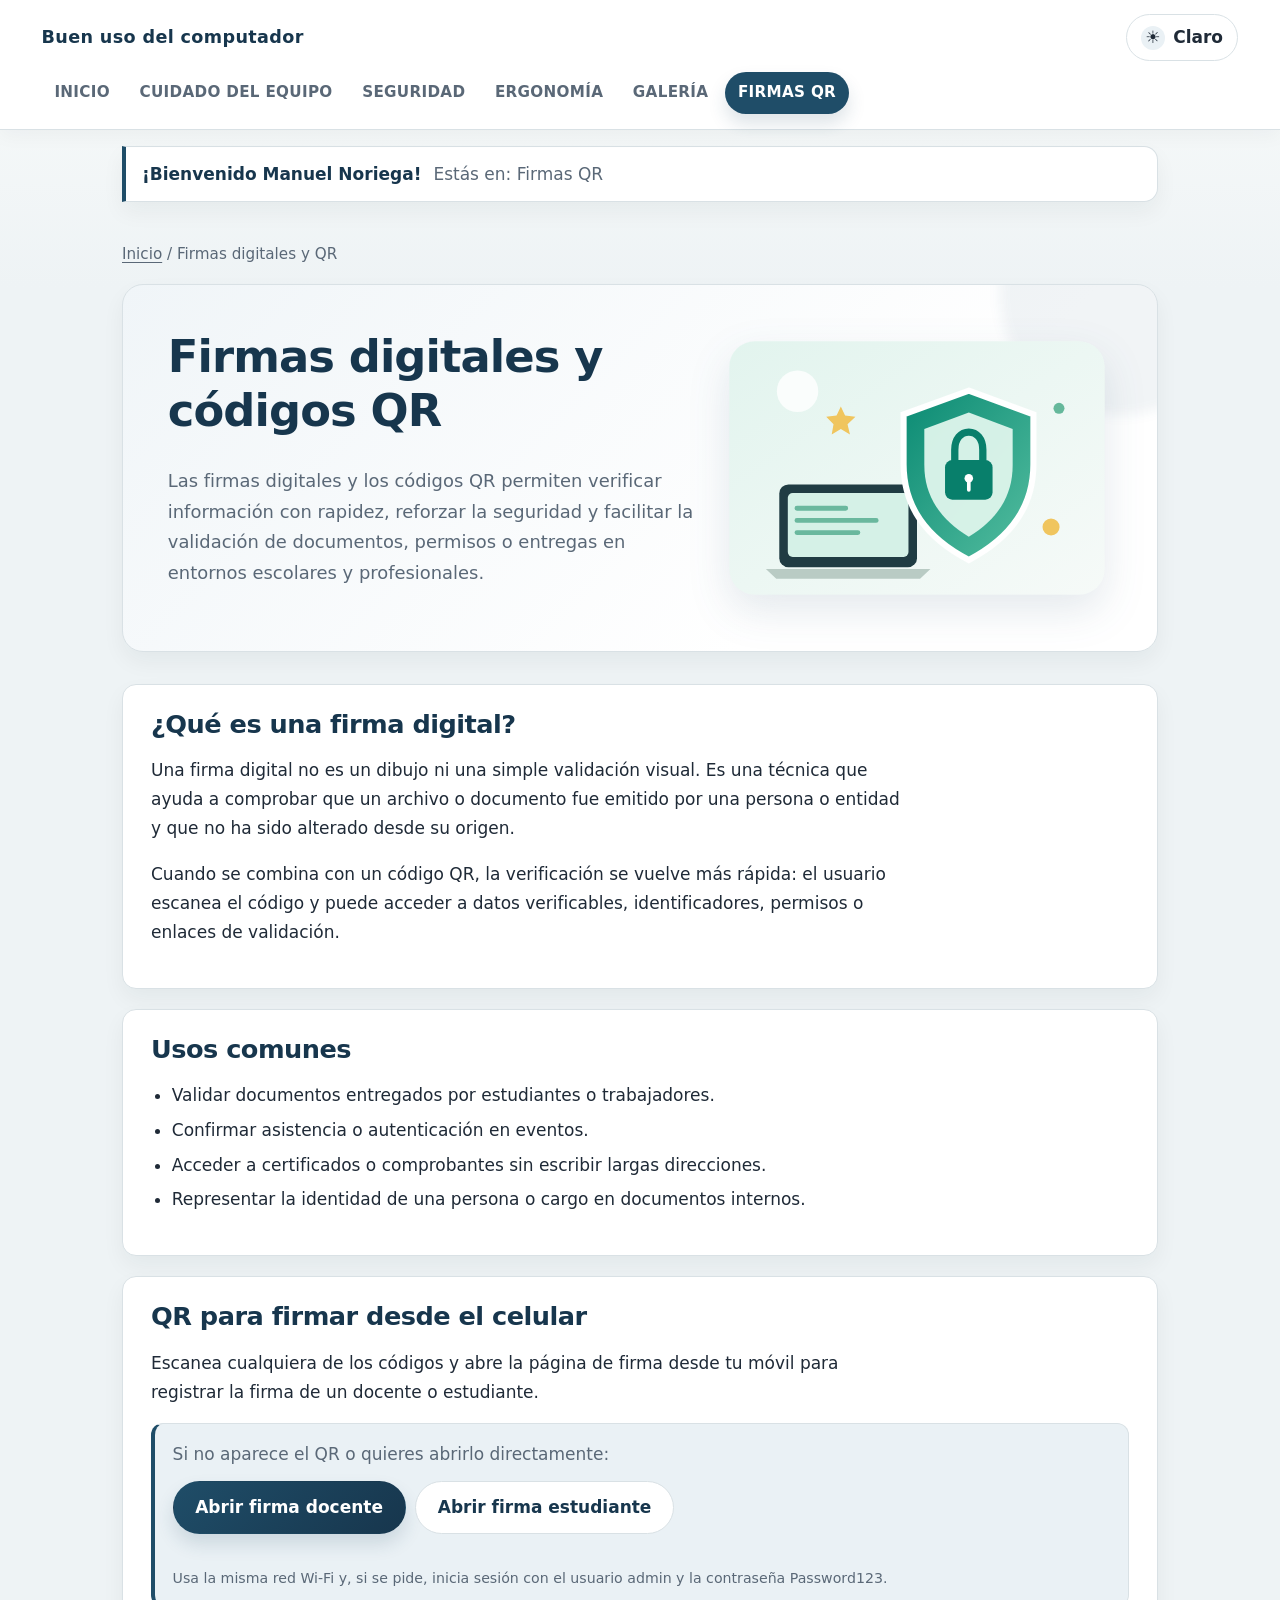
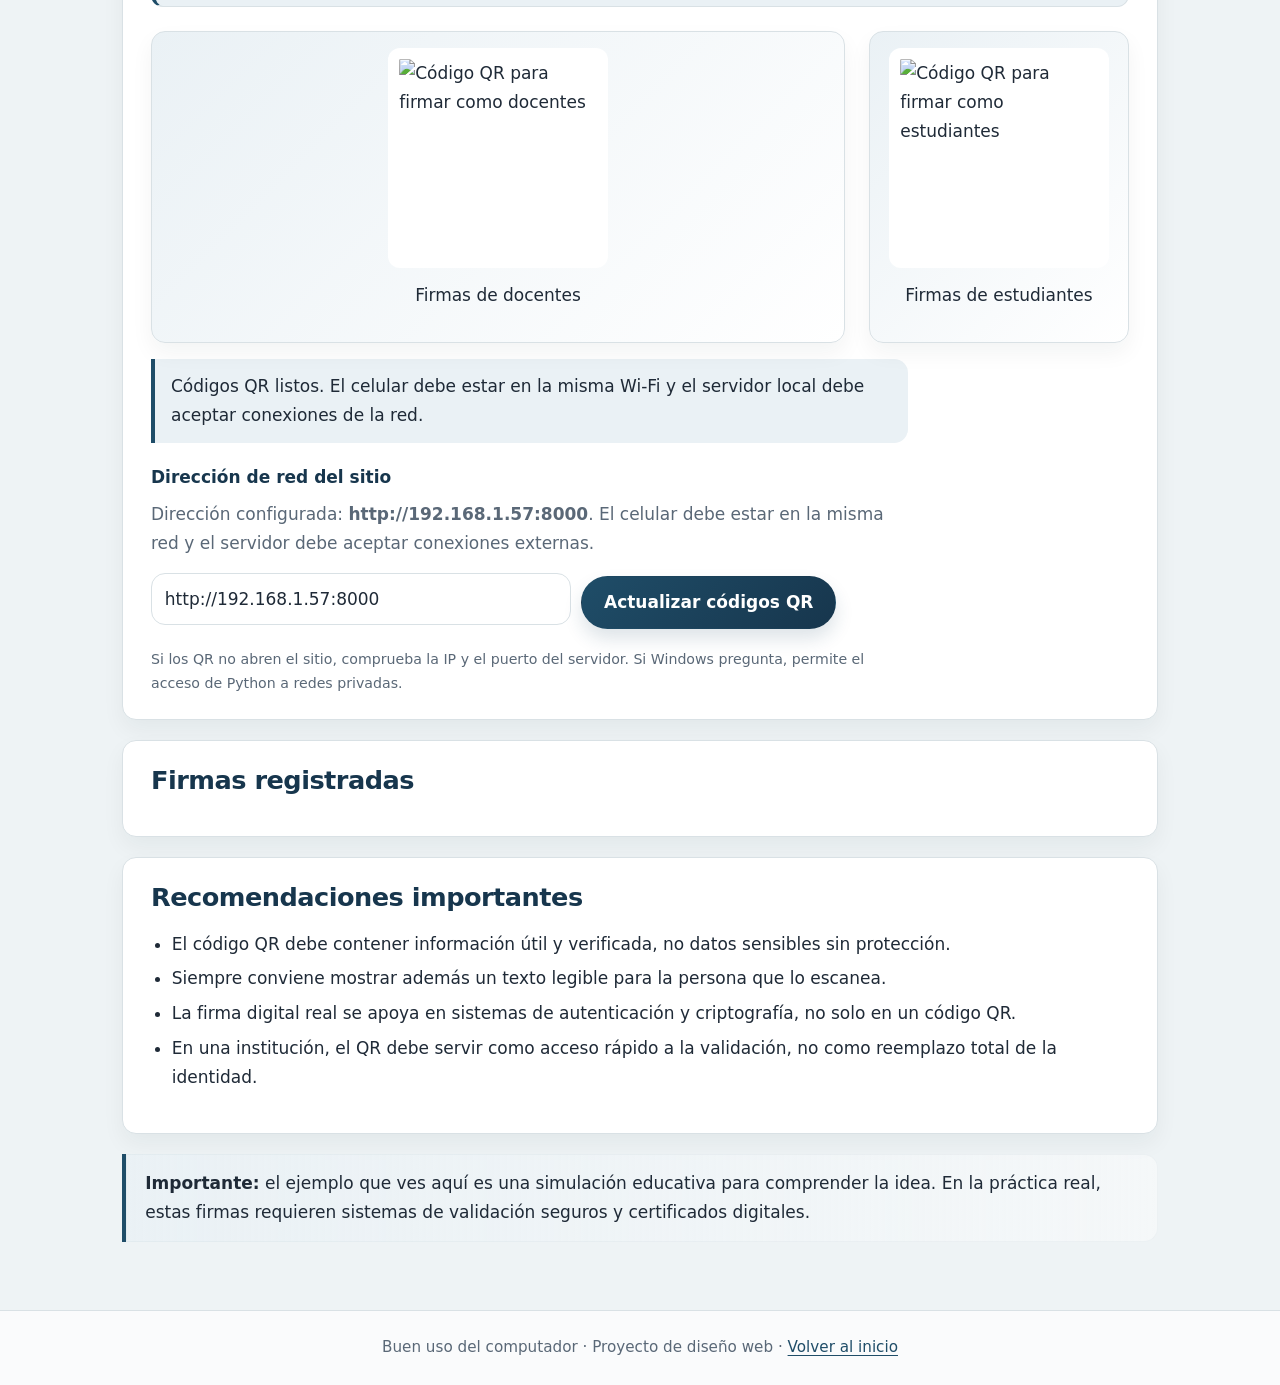
==== firmas.html @ 129baf20 "Publicar sitio Buen uso del computador" ====
<!DOCTYPE html>
<html lang="es">
<head>
  <meta charset="UTF-8">
  <meta name="viewport" content="width=device-width, initial-scale=1">
  <title>Firmas digitales y QR · Buen uso del computador</title>
  <link rel="stylesheet" href="css/estilos.css">
</head>
<body>

  <header class="cabecera">
    <a class="logo" href="index.html">Buen uso del computador</a>
    <div class="cabecera-acciones">
      <button class="tema-toggle" type="button" aria-label="Cambiar tema" aria-pressed="false">
        <span class="tema-toggle-icon" aria-hidden="true">☀️</span>
        <span class="tema-toggle-text">Claro</span>
      </button>
      <button class="menu-boton" type="button" aria-expanded="false" aria-controls="menu">Menú</button>
    </div>
    <nav id="menu" class="menu" aria-label="Principal">
      <a href="index.html">Inicio</a>
      <a href="cuidado.html">Cuidado del equipo</a>
      <a href="seguridad.html">Seguridad</a>
      <a href="ergonomia.html">Ergonomía</a>
      <a href="galeria.html">Galería</a>
      <a href="firmas.html" class="activo" aria-current="page">Firmas QR</a>
    </nav>
  </header>

  <a class="saltar-contenido" href="#contenido">Saltar al contenido</a>
  <main class="contenido" id="contenido">
    <p class="migas"><a href="index.html">Inicio</a> / Firmas digitales y QR</p>

    <section class="portada">
      <div class="portada-texto">
        <h1>Firmas digitales y códigos QR</h1>
        <p>Las firmas digitales y los códigos QR permiten verificar información con rapidez, reforzar la seguridad y facilitar la validación de documentos, permisos o entregas en entornos escolares y profesionales.</p>
      </div>
      <figure class="portada-visual">
        <img src="imagenes/seguridad.svg" alt="Escudo y código QR representando seguridad digital">
      </figure>
    </section>

    <section class="bloque" aria-labelledby="concepto">
      <h2 id="concepto">¿Qué es una firma digital?</h2>
      <p>Una firma digital no es un dibujo ni una simple validación visual. Es una técnica que ayuda a comprobar que un archivo o documento fue emitido por una persona o entidad y que no ha sido alterado desde su origen.</p>
      <p>Cuando se combina con un código QR, la verificación se vuelve más rápida: el usuario escanea el código y puede acceder a datos verificables, identificadores, permisos o enlaces de validación.</p>
    </section>

    <section class="bloque" aria-labelledby="uso">
      <h2 id="uso">Usos comunes</h2>
      <ul>
        <li>Validar documentos entregados por estudiantes o trabajadores.</li>
        <li>Confirmar asistencia o autenticación en eventos.</li>
        <li>Acceder a certificados o comprobantes sin escribir largas direcciones.</li>
        <li>Representar la identidad de una persona o cargo en documentos internos.</li>
      </ul>
    </section>

    <section class="bloque" aria-labelledby="demo-qr">
      <h2 id="demo-qr">QR para firmar desde el celular</h2>
      <p>Escanea cualquiera de los códigos y abre la página de firma desde tu móvil para registrar la firma de un docente o estudiante.</p>

      <div class="qr-atajo">
        <p>Si no aparece el QR o quieres abrirlo directamente:</p>
        <div class="controles">
          <a class="boton" href="http://192.168.1.57:8000/firma-movil.html?tipo=docentes" target="_blank" rel="noopener">Abrir firma docente</a>
          <a class="boton-sec" href="http://192.168.1.57:8000/firma-movil.html?tipo=estudiantes" target="_blank" rel="noopener">Abrir firma estudiante</a>
        </div>
        <small>Usa la misma red Wi‑Fi y, si se pide, inicia sesión con el usuario admin y la contraseña Password123.</small>
      </div>

      <div class="qr-grid">
        <div class="qr-card">
          <img class="qr-imagen" data-qr="docentes" alt="Código QR para firmar como docente" />
          <p>Firmas de docentes</p>
        </div>
        <div class="qr-card">
          <img class="qr-imagen" data-qr="estudiantes" alt="Código QR para firmar como estudiante" />
          <p>Firmas de estudiantes</p>
        </div>
      </div>
      <p class="qr-estado" id="qr-estado" role="status" aria-live="polite">Preparando códigos QR…</p>
      <div class="qr-configuracion">
        <label for="qr-direccion">Dirección de red del sitio</label>
        <p>Dirección configurada: <strong>http://192.168.1.57:8000</strong>. El celular debe estar en la misma red y el servidor debe aceptar conexiones externas.</p>
        <div class="qr-configuracion-fila">
          <input id="qr-direccion" class="campo" type="url" inputmode="url" placeholder="http://192.168.1.57:8000" value="http://192.168.1.57:8000" aria-describedby="qr-ayuda">
          <button id="actualizar-qr" class="boton" type="button">Actualizar códigos QR</button>
        </div>
        <small id="qr-ayuda">Si los QR no abren el sitio, comprueba la IP y el puerto del servidor. Si Windows pregunta, permite el acceso de Python a redes privadas.</small>
      </div>
    </section>

    <section class="bloque" aria-labelledby="firmas-guardadas">
      <h2 id="firmas-guardadas">Firmas registradas</h2>
      <div id="lista-firmas" class="lista-firmas"></div>
    </section>

    <section class="bloque" aria-labelledby="recomendaciones">
      <h2 id="recomendaciones">Recomendaciones importantes</h2>
      <ul>
        <li>El código QR debe contener información útil y verificada, no datos sensibles sin protección.</li>
        <li>Siempre conviene mostrar además un texto legible para la persona que lo escanea.</li>
        <li>La firma digital real se apoya en sistemas de autenticación y criptografía, no solo en un código QR.</li>
        <li>En una institución, el QR debe servir como acceso rápido a la validación, no como reemplazo total de la identidad.</li>
      </ul>
    </section>

    <div class="nota">
      <strong>Importante:</strong> el ejemplo que ves aquí es una simulación educativa para comprender la idea. En la práctica real, estas firmas requieren sistemas de validación seguros y certificados digitales.
    </div>

  </main>

  <footer class="pie">
    <p>Buen uso del computador · Proyecto de diseño web · <a href="index.html">Volver al inicio</a></p>
  </footer>

  <script src="js/script.js" defer></script>
</body>
</html>
---- css/estilos.css ----
:root {
  color-scheme: light;
  --fondo: #eef3f5;
  --superficie: #ffffff;
  --texto: #1f2a37;
  --texto-suave: #5a6877;
  --borde: #d9e1e5;
  --acento: #1f4d68;
  --acento-fuerte: #17364d;
  --acento-claro: #eaf1f5;
  --acento-oscuro: #0f2433;
  --success: #1d6f6d;
  --radio: 14px;
  --ancho: 1100px;
  --sombra: 0 10px 22px rgba(22, 35, 45, .05);
  --sombra-fuerte: 0 18px 32px rgba(22, 35, 45, .08);
}

body[data-theme="dark"] {
  color-scheme: dark;
  --fondo: #0f1720;
  --superficie: #13212b;
  --texto: #edf3f8;
  --texto-suave: #b2bec9;
  --borde: #243847;
  --acento: #9db9cc;
  --acento-fuerte: #dfeaf4;
  --acento-claro: rgba(157, 185, 204, .12);
  --acento-oscuro: #edf3f8;
  --success: #8ad8c4;
  --sombra: 0 14px 28px rgba(0, 0, 0, .26);
  --sombra-fuerte: 0 22px 38px rgba(0, 0, 0, .34);
}

*, *::before, *::after { box-sizing: border-box; }
html { scroll-behavior: smooth; }
body {
  min-width: 320px;
  margin: 0;
  background: linear-gradient(180deg, #f9fbfa 0%, var(--fondo) 18rem);
  color: var(--texto);
  font-family: "Segoe UI", system-ui, -apple-system, BlinkMacSystemFont, "Segoe UI", sans-serif;
  font-size: 1.0625rem;
  line-height: 1.7;
}
body[data-theme="dark"] {
  background: linear-gradient(180deg, #0a1019 0%, var(--fondo) 18rem);
}

h1, h2, h3 {
  margin: 0 0 .65em;
  color: var(--acento-fuerte);
  font-family: "Segoe UI", system-ui, sans-serif;
  letter-spacing: -.02em;
  line-height: 1.2;
  font-weight: 700;
}
h1 { font-size: clamp(2rem, 4vw, 2.8rem); }
h2 { font-size: clamp(1.5rem, 2vw, 1.9rem); }
h3 { font-size: 1.15rem; }
p { max-width: 70ch; margin: 0 0 1em; }
a { color: var(--acento); text-underline-offset: 3px; }
a:hover { color: var(--acento-fuerte); }
:focus-visible { outline: 3px solid var(--acento); outline-offset: 3px; }
img { max-width: 100%; height: auto; border-radius: var(--radio); }
button, input { font: inherit; }

.saltar-contenido {
  position: absolute;
  z-index: 20;
  top: .5rem;
  left: .5rem;
  padding: .65rem 1rem;
  transform: translateY(-160%);
  border-radius: var(--radio);
  background: var(--acento-fuerte);
  color: #fff;
}
.saltar-contenido:focus { transform: translateY(0); color: #fff; }

.cabecera {
  position: sticky;
  z-index: 10;
  top: 0;
  display: flex;
  flex-wrap: wrap;
  align-items: center;
  justify-content: space-between;
  gap: .7rem 1.5rem;
  padding: .9rem clamp(1rem, 4vw, 2.6rem);
  border-bottom: 1px solid var(--borde);
  background: rgba(255, 255, 255, .93);
  box-shadow: 0 6px 18px rgba(17, 24, 39, .04);
  backdrop-filter: blur(12px);
}
body[data-theme="dark"] .cabecera {
  background: rgba(19, 33, 43, .9);
}
.bienvenida {
  width: min(100%, var(--ancho));
  margin: 1rem auto 0;
  padding-inline: clamp(1rem, 4vw, 2rem);
}
.bienvenida p {
  display: flex;
  flex-wrap: wrap;
  gap: .25rem .75rem;
  align-items: center;
  max-width: none;
  margin: 0;
  padding: .8rem 1rem;
  border: 1px solid var(--borde);
  border-left: 4px solid var(--acento);
  border-radius: 0 var(--radio) var(--radio) 0;
  background: var(--superficie);
  box-shadow: var(--sombra);
}
.bienvenida strong { color: var(--acento-fuerte); }
.bienvenida span { color: var(--texto-suave); }
.cabecera-acciones {
  display: flex;
  align-items: center;
  gap: .75rem;
}
.logo {
  color: var(--acento-fuerte);
  font-family: "Segoe UI", system-ui, sans-serif;
  font-size: 1.1rem;
  font-weight: 800;
  text-decoration: none;
  letter-spacing: .02em;
}
.menu { display: flex; gap: .25rem; }
.menu a {
  padding: .5rem .8rem;
  border-radius: 999px;
  color: var(--texto-suave);
  font-size: .95rem;
  font-weight: 700;
  letter-spacing: .02em;
  text-decoration: none;
  text-transform: uppercase;
  transition: background-color .18s ease, color .18s ease, transform .18s ease;
}
.menu a:hover {
  background: var(--acento-claro);
  color: var(--texto);
}
.menu a.activo {
  background: var(--acento);
  color: #fff;
  box-shadow: 0 10px 18px rgba(31, 77, 104, .15);
}
.menu-boton, .tema-toggle {
  display: none;
  align-items: center;
  gap: .5rem;
  padding: .5rem .9rem;
  border: 1px solid var(--borde);
  border-radius: 999px;
  background: var(--superficie);
  color: var(--texto);
  cursor: pointer;
  transition: border-color .18s ease, transform .18s ease;
}
.menu-boton:hover, .tema-toggle:hover {
  border-color: var(--acento);
}
.cerrar-sesion-form { margin: 0; }
.cerrar-sesion {
  padding: .5rem .85rem;
  border: 1px solid var(--borde);
  border-radius: 999px;
  background: var(--superficie);
  color: var(--texto);
  font-weight: 700;
  cursor: pointer;
}
.cerrar-sesion:hover {
  border-color: var(--acento);
  background: var(--acento-claro);
}
.tema-toggle {
  display: inline-flex;
  font-weight: 700;
}
.tema-toggle .tema-toggle-icon {
  display: inline-flex;
  align-items: center;
  justify-content: center;
  width: 1.5rem;
  height: 1.5rem;
  border-radius: 50%;
  background: var(--acento-claro);
}

.contenido {
  width: min(100%, var(--ancho));
  min-height: calc(100vh - 150px);
  margin-inline: auto;
  padding: 2.5rem clamp(1rem, 4vw, 2rem) 3rem;
}
.portada {
  display: grid;
  grid-template-columns: minmax(0, 1.15fr) minmax(260px, .85fr);
  align-items: center;
  gap: 1.5rem;
  margin-bottom: 2rem;
  padding: clamp(1.5rem, 4vw, 2.8rem);
  border: 1px solid var(--borde);
  border-radius: calc(var(--radio) * 1.5);
  background: linear-gradient(135deg, #f0f5f8, #ffffff 70%);
  box-shadow: var(--sombra);
  position: relative;
  overflow: hidden;
}
body[data-theme="dark"] .portada {
  background: linear-gradient(135deg, rgba(157, 185, 204, .08), rgba(19, 33, 43, .96) 70%);
}
.portada::after {
  content: "";
  position: absolute;
  inset: -30% -8% auto auto;
  width: 240px;
  height: 240px;
  border-radius: 50%;
  background: rgba(31, 77, 104, .06);
  filter: blur(6px);
}
.portada p { color: var(--texto-suave); font-size: 1.12rem; }
.portada-visual { margin: 0; position: relative; z-index: 1; }
.portada-visual img {
  display: block;
  width: 100%;
  max-width: 390px;
  margin-inline: auto;
  filter: drop-shadow(0 16px 20px rgba(31, 77, 104, .12));
}

.destacados {
  margin: 0 0 2rem;
}
.mini-grid {
  display: grid;
  grid-template-columns: repeat(auto-fit, minmax(min(100%, 200px), 1fr));
  gap: 1rem;
}
.mini-card {
  display: flex;
  flex-direction: column;
  gap: .6rem;
  padding: 1.15rem 1rem 1.1rem;
  border: 1px solid var(--borde);
  border-left: 4px solid var(--acento);
  border-radius: var(--radio);
  background: var(--superficie);
  box-shadow: var(--sombra);
}
.badge {
  display: inline-flex;
  align-items: center;
  justify-content: center;
  width: 2rem;
  height: 2rem;
  border-radius: 50%;
  background: var(--acento-claro);
  color: var(--acento-fuerte);
  font-weight: 800;
}
.mini-card p { margin: 0; color: var(--texto-suave); }
.galeria-grid {
  display: grid;
  grid-template-columns: repeat(auto-fit, minmax(min(100%, 290px), 1fr));
  gap: 1.25rem;
}
.galeria-tarjeta {
  display: flex;
  flex-direction: column;
  min-width: 0;
  overflow: hidden;
  border: 1px solid var(--borde);
  border-radius: calc(var(--radio) * 1.2);
  background: var(--superficie);
  box-shadow: var(--sombra);
  transition: transform .2s ease, box-shadow .2s ease;
}
.galeria-tarjeta:hover {
  transform: translateY(-4px);
  box-shadow: var(--sombra-fuerte);
}
.galeria-tarjeta > img {
  display: block;
  width: 100%;
  aspect-ratio: 16 / 11;
  object-fit: cover;
  border-radius: 0;
  background: var(--acento-claro);
}
.galeria-texto {
  display: flex;
  flex: 1;
  flex-direction: column;
  align-items: flex-start;
  gap: .55rem;
  padding: 1.2rem;
}
.galeria-etiqueta {
  padding: .2rem .65rem;
  border-radius: 999px;
  background: var(--acento-claro);
  color: var(--acento-fuerte);
  font-size: .78rem;
  font-weight: 800;
  letter-spacing: .03em;
  text-transform: uppercase;
}
.galeria-texto h2 {
  margin: .15rem 0 0;
  font-size: 1.25rem;
}
.galeria-texto p {
  flex: 1;
  margin: 0;
  color: var(--texto-suave);
}
.galeria-texto a { font-weight: 700; }

.bloque {
  margin-bottom: 1.25rem;
  padding: 1.5rem 1.75rem;
  border: 1px solid var(--borde);
  border-radius: var(--radio);
  background: var(--superficie);
  box-shadow: var(--sombra);
}
.test-habitos-form {
  display: grid;
  gap: .7rem;
  margin-top: 1rem;
}
.test-option {
  display: flex;
  align-items: center;
  gap: .7rem;
  padding: .7rem .8rem;
  border: 1px solid var(--borde);
  border-radius: 12px;
  background: var(--fondo);
  color: var(--texto);
  cursor: pointer;
}
.test-option input {
  accent-color: var(--acento);
}
#resultado-habitos {
  margin: .8rem 0 0;
  color: var(--texto-suave);
  font-weight: 600;
}
.temporizador-grid {
  display: grid;
  grid-template-columns: repeat(auto-fit, minmax(min(100%, 240px), 1fr));
  gap: 1.25rem;
  margin-top: 1rem;
}
.temporizador-card {
  display: flex;
  flex-direction: column;
  gap: .7rem;
  padding: 1.25rem 1rem;
  border: 1px solid var(--borde);
  border-radius: var(--radio);
  background: linear-gradient(135deg, var(--fondo), var(--superficie));
  box-shadow: var(--sombra);
}
.temporizador-card h3 {
  margin: 0;
}
.temporizador-card p {
  margin: 0;
  color: var(--texto-suave);
}
.temporizador-display {
  display: inline-flex;
  align-items: center;
  justify-content: center;
  padding: .9rem 1rem;
  border: 1px solid var(--borde);
  border-radius: 12px;
  background: var(--superficie);
  color: var(--acento-fuerte);
  font-family: "Segoe UI", sans-serif;
  font-size: clamp(1.8rem, 4vw, 2.4rem);
  font-weight: 800;
  letter-spacing: .08em;
}
.temporizador-controles {
  display: flex;
  flex-wrap: wrap;
  gap: .6rem;
  margin-top: .25rem;
}
.tiempo-linea {
  display: flex;
  flex-wrap: wrap;
  align-items: center;
  justify-content: space-between;
  gap: .75rem;
  margin-top: 1.2rem;
  padding: 1rem 1.1rem;
  border: 1px solid var(--borde);
  border-left: 4px solid var(--acento);
  border-radius: 12px;
  background: var(--acento-claro);
}
.tiempo-linea-label {
  color: var(--texto-suave);
  font-weight: 700;
}
#tiempo-en-linea {
  color: var(--acento-fuerte);
  font-size: clamp(1.2rem, 2vw, 1.7rem);
  letter-spacing: .06em;
}
.rejilla {
  display: grid;
  grid-template-columns: repeat(auto-fit, minmax(min(100%, 240px), 1fr));
  gap: 1.25rem;
  margin-bottom: 1.25rem;
}
.rejilla .bloque { display: flex; flex-direction: column; margin-bottom: 0; transition: transform .2s ease, box-shadow .2s ease; }
.rejilla .bloque p { flex: 1; }
.rejilla .bloque:hover { transform: translateY(-3px); box-shadow: 0 12px 28px rgba(30, 41, 51, .09); }
.bloque ul, .bloque ol { margin: 0 0 1em; padding-left: 1.3rem; }
.bloque li { margin-bottom: .35em; }
.nota {
  margin: 1.25rem 0;
  padding: .95rem 1.2rem;
  border-left: 4px solid var(--acento);
  border-radius: 0 var(--radio) var(--radio) 0;
  background: linear-gradient(90deg, var(--acento-claro), rgba(255,255,255,.4));
  box-shadow: inset 0 0 0 1px rgba(31, 77, 104, .04);
}
.boton, .boton-sec {
  display: inline-block;
  padding: .72rem 1.35rem;
  border: 1px solid transparent;
  border-radius: 999px;
  font-weight: 700;
  text-decoration: none;
  cursor: pointer;
  transition: transform .18s ease, box-shadow .18s ease, background-color .18s ease, color .18s ease;
}
.boton {
  background: linear-gradient(135deg, var(--acento), var(--acento-fuerte));
  color: #fff;
  box-shadow: 0 10px 18px rgba(31, 77, 104, .15);
}
.boton:hover {
  transform: translateY(-2px);
  box-shadow: 0 14px 22px rgba(31, 77, 104, .16);
  background: linear-gradient(135deg, var(--acento-fuerte), var(--acento));
  color: #fff;
}
.boton-sec {
  border-color: var(--borde);
  background: var(--superficie);
  color: var(--acento-fuerte);
}
.boton-sec:hover { background: var(--acento-claro); }
.boton:disabled, .boton-sec:disabled { cursor: not-allowed; opacity: .65; }

.habitos { margin: 0 0 1.25rem; padding: 0; list-style: none; }
.habitos li { margin: 0 0 .5rem; }
.habitos label {
  display: flex;
  align-items: flex-start;
  gap: .7rem;
  padding: .6rem .8rem;
  border: 1px solid var(--borde);
  border-radius: var(--radio);
  cursor: pointer;
}
.habitos label:hover { background: var(--fondo); }
.habitos input { margin-top: .4rem; accent-color: var(--acento); }
.habitos input:checked + span { color: var(--texto-suave); text-decoration: line-through; }
.progreso, .medidor {
  height: 10px;
  overflow: hidden;
  border-radius: 999px;
  background: var(--acento-claro);
}
.progreso { margin-bottom: .6rem; }
.progreso-barra, .medidor-barra { width: 0; height: 100%; background: var(--acento); transition: width .25s ease; }
#resultado { margin: 0; color: var(--texto-suave); }

.pie {
  padding: 1.5rem 1rem;
  border-top: 1px solid var(--borde);
  background: rgba(255,255,255,.72);
  color: var(--texto-suave);
  text-align: center;
  font-size: .95rem;
}
body[data-theme="dark"] .pie {
  background: rgba(17, 29, 45, .8);
}
.pie p { margin: 0 auto; }
.migas { margin-bottom: 1rem; color: var(--texto-suave); font-size: .95rem; }
.migas a { color: var(--texto-suave); }

.controles { display: flex; flex-wrap: wrap; gap: .6rem; margin-bottom: 1.25rem; }
details.tema {
  margin-bottom: .75rem;
  border: 1px solid var(--borde);
  border-radius: var(--radio);
  background: var(--superficie);
  box-shadow: 0 4px 16px rgba(30, 41, 51, .035);
}
details.tema summary { padding: 1rem 1.25rem; color: var(--acento-fuerte); font-weight: 600; cursor: pointer; }
details.tema[open] summary { border-bottom: 1px solid var(--borde); }
details.tema .detalle { padding: 1rem 1.25rem .25rem; }
.campo {
  display: block;
  width: 100%;
  max-width: 420px;
  margin: .4rem 0 .8rem;
  padding: .65rem .8rem;
  border: 1px solid var(--borde);
  border-radius: var(--radio);
  background: var(--superficie);
  color: var(--texto);
}
.ayuda-campo { color: var(--texto-suave); font-size: .95rem; }
#veredicto { margin-top: .6rem; color: var(--texto-suave); }
.medidor { max-width: 420px; }
.qr-atajo {
  display: grid;
  gap: .7rem;
  margin: 1rem 0 1.5rem;
  padding: 1rem 1.1rem;
  border: 1px solid var(--borde);
  border-left: 4px solid var(--acento);
  border-radius: 12px;
  background: var(--acento-claro);
}
.qr-atajo p,
.qr-atajo small {
  margin: 0;
  color: var(--texto-suave);
}
.qr-grid {
  display: grid;
  grid-template-columns: minmax(0, 1fr) minmax(220px, 260px);
  gap: 1.5rem;
  align-items: center;
}
.panel-formulario {
  min-width: 0;
}
.qr-card {
  display: flex;
  flex-direction: column;
  align-items: center;
  justify-content: center;
  gap: .8rem;
  padding: 1rem;
  border: 1px solid var(--borde);
  border-radius: var(--radio);
  background: linear-gradient(135deg, var(--acento-claro), var(--superficie));
  box-shadow: var(--sombra);
}
.qr-imagen {
  display: flex;
  align-items: center;
  justify-content: center;
  width: 220px;
  height: 220px;
  padding: .7rem;
  border-radius: 12px;
  background: #fff;
}
.qr-imagen svg {
  display: block;
  width: 100%;
  height: 100%;
  background: #fff;
}
.qr-imagen[src] {
  object-fit: contain;
}
.qr-estado {
  margin: 1rem 0 0;
  padding: .8rem 1rem;
  border-left: 4px solid var(--acento);
  border-radius: 0 var(--radio) var(--radio) 0;
  background: var(--acento-claro);
  color: var(--texto);
}
.qr-estado-error {
  border-left-color: #b42318;
  background: #fff1f0;
  color: #7a271a;
}
.qr-configuracion {
  display: grid;
  gap: .55rem;
  max-width: 760px;
  margin-top: 1.25rem;
}
.qr-configuracion > label {
  color: var(--acento-fuerte);
  font-weight: 700;
}
.qr-configuracion > p,
.qr-configuracion > small {
  margin: 0;
  color: var(--texto-suave);
}
.qr-configuracion-fila {
  display: flex;
  flex-wrap: wrap;
  gap: .65rem;
  align-items: center;
}
.qr-configuracion-fila .campo {
  flex: 1 1 260px;
  min-width: 0;
}
#qr-resultado {
  margin: 0;
  text-align: center;
  color: var(--texto-suave);
  font-size: .95rem;
}
.formulario-firma {
  display: grid;
  gap: 1rem;
}
.campo-fila {
  display: grid;
  gap: .45rem;
}
.firma-panel {
  display: block;
  width: 100%;
  max-width: 680px;
  border: 1px solid var(--borde);
  border-radius: var(--radio);
  background: #fff;
  overflow: hidden;
  box-shadow: 0 8px 20px rgba(15, 23, 42, 0.08);
}
.firma-encabezado {
  padding: .6rem .9rem;
  border-bottom: 1px solid var(--borde);
  background: linear-gradient(180deg, #f8fafc, #eef4ff);
  color: var(--acento-fuerte);
  font-size: .8rem;
  font-weight: 700;
  letter-spacing: .04em;
  text-transform: uppercase;
}
#canvas-firma {
  display: block;
  width: 100%;
  height: auto;
  background: linear-gradient(180deg, #ffffff 0%, #f8fafc 100%);
  cursor: crosshair;
  touch-action: none;
  -webkit-user-select: none;
  user-select: none;
}
.controles-firma {
  margin-top: .5rem;
}
.mensaje-firma {
  margin-top: 1rem;
  color: var(--success);
  font-weight: 700;
}
.lista-firmas {
  display: grid;
  grid-template-columns: repeat(auto-fit, minmax(min(100%, 240px), 1fr));
  gap: 1rem;
}
.firma-item {
  display: grid;
  gap: .65rem;
  padding: 1rem;
  border: 1px solid var(--borde);
  border-radius: var(--radio);
  background: var(--superficie);
  box-shadow: var(--sombra);
}
.firma-item img {
  width: 100%;
  max-height: 120px;
  object-fit: contain;
  border-radius: 10px;
  background: #fff;
}
.firma-item p {
  margin: 0;
}
.firma-item strong {
  color: var(--acento-fuerte);
}
.reloj { margin: .25rem 0 .75rem; color: var(--acento-fuerte); font-family: Georgia, serif; font-size: 3rem; font-variant-numeric: tabular-nums; }
.mensaje-reloj { margin: 0; color: var(--texto-suave); }
.video-regla {
  display: grid;
  gap: .75rem;
  margin-top: 1.5rem;
}
.video-regla h3 { margin: 0; }
.video-marco {
  width: min(100%, 760px);
  aspect-ratio: 16 / 9;
  overflow: hidden;
  border: 1px solid var(--borde);
  border-radius: var(--radio);
  background: #0b1720;
  box-shadow: var(--sombra);
}
.video-marco iframe {
  display: block;
  width: 100%;
  height: 100%;
  border: 0;
}
.video-alternativa {
  margin: 0;
  color: var(--texto-suave);
  font-size: .95rem;
}
.tabla-scroll { overflow-x: auto; }
table.tabla {
  width: 100%;
  margin-bottom: 1rem;
  border-collapse: collapse;
  overflow: hidden;
  border-radius: var(--radio);
}
table.tabla th, table.tabla td {
  padding: .75rem .8rem;
  border-bottom: 1px solid var(--borde);
  text-align: left;
  vertical-align: top;
}
table.tabla th {
  color: var(--acento-fuerte);
  background: var(--acento-claro);
  font-weight: 800;
}
table.tabla tbody tr:hover { background: rgba(31, 77, 104, .03); }

@media (max-width: 680px) {
  .portada { grid-template-columns: 1fr; }
  .portada-visual img { max-width: 310px; }
  .galeria-grid { grid-template-columns: 1fr; }
  .cabecera {
    align-items: flex-start;
  }
  .cabecera-acciones {
    margin-left: auto;
  }
  .menu-boton, .tema-toggle { display: inline-flex; }
  .menu { display: none; flex-direction: column; width: 100%; }
  .menu.abierto { display: flex; }
  .menu a { padding: .7rem .9rem; }
  .bloque { padding: 1.25rem; }
}
@media (prefers-reduced-motion: reduce) {
  html { scroll-behavior: auto; }
  *, *::before, *::after { scroll-behavior: auto !important; transition-duration: .01ms !important; }
}
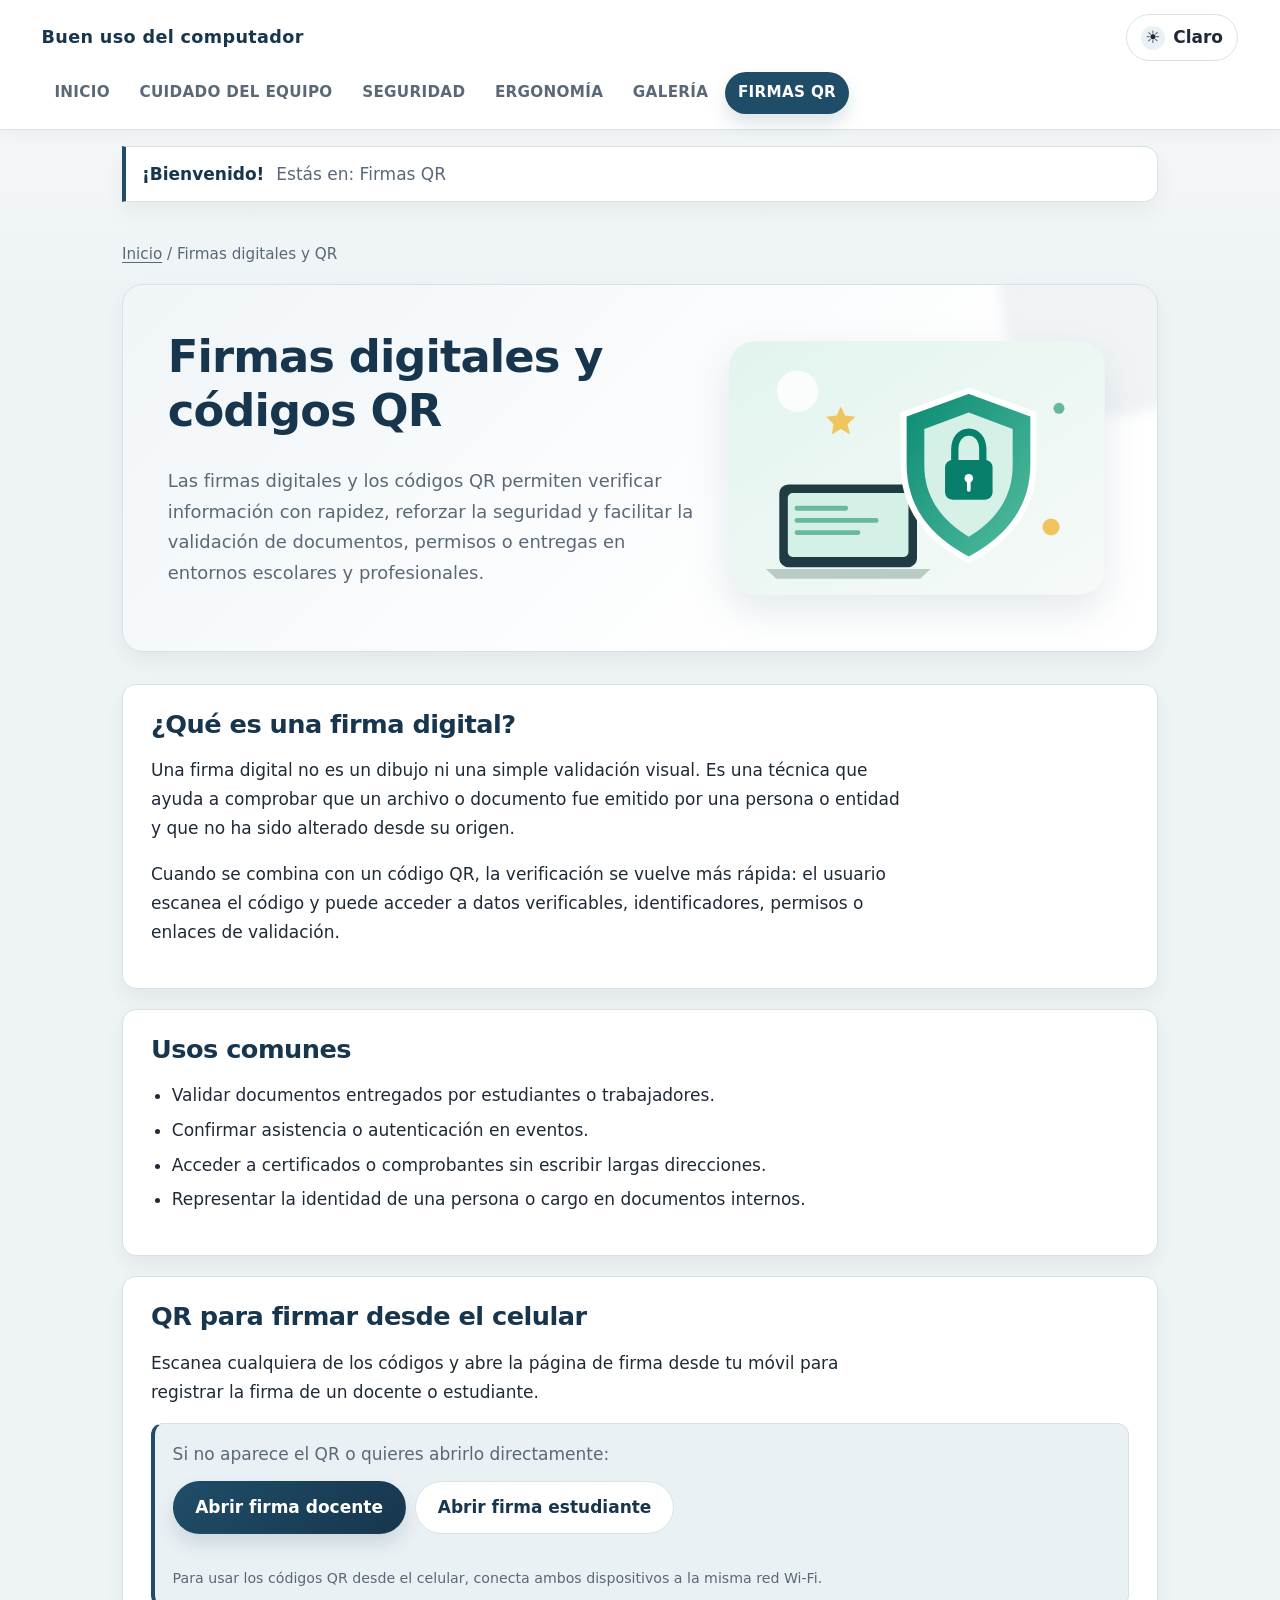
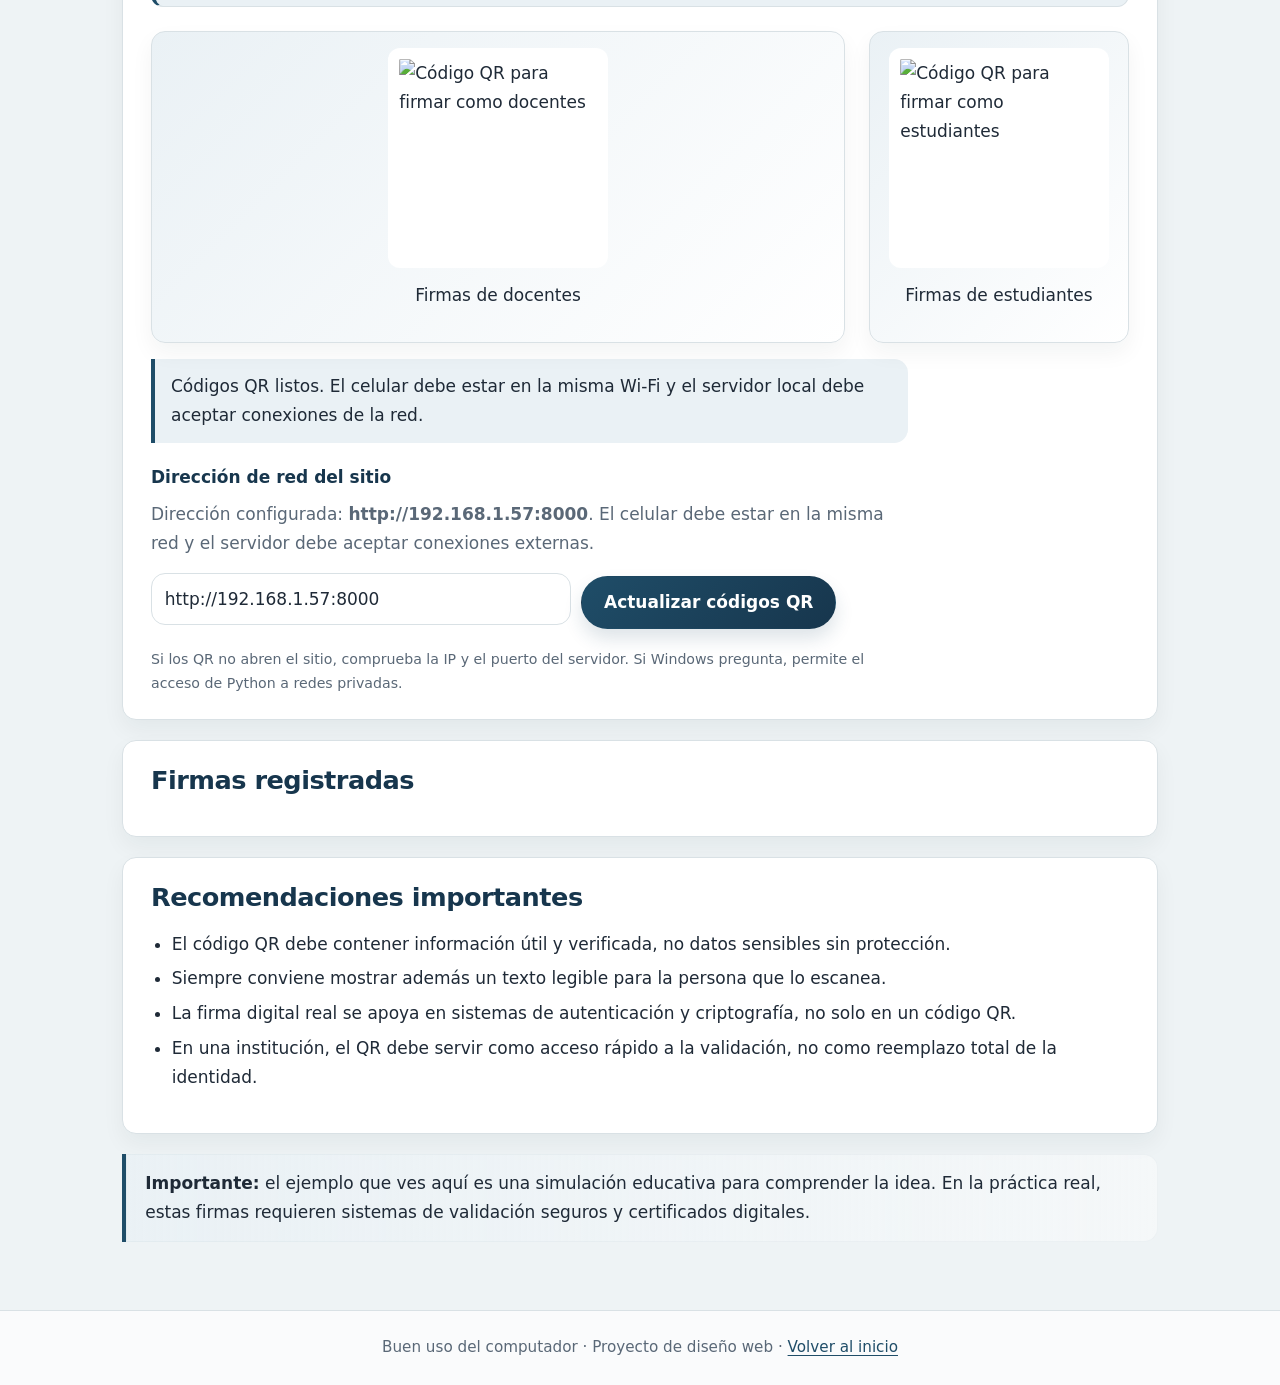
==== commit 406e8a35: "Quitar acceso con usuario y contraseña" ====
--- a/firmas.html
+++ b/firmas.html
@@ -67,7 +67,7 @@
           <a class="boton" href="http://192.168.1.57:8000/firma-movil.html?tipo=docentes" target="_blank" rel="noopener">Abrir firma docente</a>
           <a class="boton-sec" href="http://192.168.1.57:8000/firma-movil.html?tipo=estudiantes" target="_blank" rel="noopener">Abrir firma estudiante</a>
         </div>
-        <small>Usa la misma red Wi‑Fi y, si se pide, inicia sesión con el usuario admin y la contraseña Password123.</small>
+        <small>Para usar los códigos QR desde el celular, conecta ambos dispositivos a la misma red Wi‑Fi.</small>
       </div>
 
       <div class="qr-grid">
--- a/css/estilos.css
+++ b/css/estilos.css
@@ -166,20 +166,6 @@
 .menu-boton:hover, .tema-toggle:hover {
   border-color: var(--acento);
 }
-.cerrar-sesion-form { margin: 0; }
-.cerrar-sesion {
-  padding: .5rem .85rem;
-  border: 1px solid var(--borde);
-  border-radius: 999px;
-  background: var(--superficie);
-  color: var(--texto);
-  font-weight: 700;
-  cursor: pointer;
-}
-.cerrar-sesion:hover {
-  border-color: var(--acento);
-  background: var(--acento-claro);
-}
 .tema-toggle {
   display: inline-flex;
   font-weight: 700;
